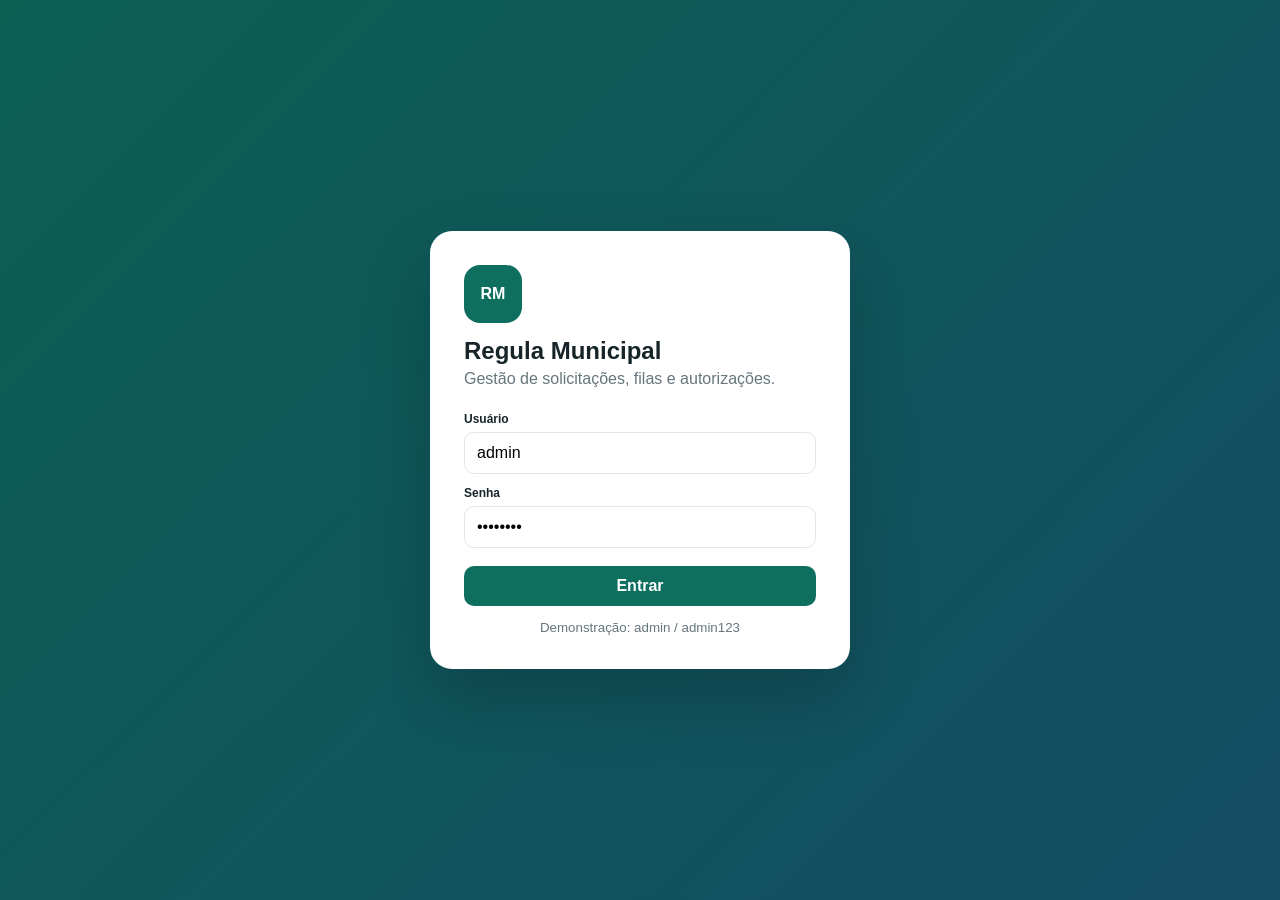
==== regula-municipal/index.html @ 34409f85 "Publica Regula Municipal V1 para testes" ====
<!doctype html>
<html lang="pt-BR">
<head>
<meta charset="utf-8">
<meta name="viewport" content="width=device-width,initial-scale=1">
<meta name="theme-color" content="#0f6f5f">
<title>Regula Municipal</title>
<style>
*{box-sizing:border-box}body{margin:0;font-family:Inter,Segoe UI,Arial,sans-serif;background:#f4f7f8;color:#17252a}button,input,select,textarea{font:inherit}.hidden{display:none!important}.login{min-height:100vh;display:grid;place-items:center;background:linear-gradient(135deg,#0b5f53,#154d64);padding:24px}.login-card{width:min(420px,100%);background:#fff;border-radius:22px;padding:34px;box-shadow:0 30px 70px rgba(0,0,0,.2)}.logo{width:58px;height:58px;border-radius:16px;display:grid;place-items:center;background:#0f6f5f;color:#fff;font-weight:900}.login-card h1{margin:14px 0 5px}.login-card p{color:#66767c;margin:0 0 24px}.login-card label,.field label{display:block;font-size:12px;font-weight:800;margin:12px 0 6px}.login-card input,.field input,.field select,.field textarea,.toolbar input,.toolbar select{width:100%;border:1px solid #dfe7e9;border-radius:10px;padding:11px 12px;background:#fff;outline:none}.login-card input:focus,.field input:focus,.field select:focus,.field textarea:focus,.toolbar input:focus,.toolbar select:focus{border-color:#0f6f5f;box-shadow:0 0 0 3px rgba(15,111,95,.12)}.primary,.ghost,.mini,.nav,.link{border:0;cursor:pointer}.primary{background:#0f6f5f;color:#fff;border-radius:10px;padding:11px 15px;font-weight:800}.primary:hover{background:#09594c}.ghost{background:#edf5f3;color:#0f6f5f;border-radius:10px;padding:11px 15px;font-weight:800}.full{width:100%;margin-top:18px}.login-card small{display:block;text-align:center;color:#66767c;margin-top:14px}.app{display:flex;min-height:100vh}.side{position:fixed;inset:0 auto 0 0;width:260px;background:#102f35;color:#fff;padding:18px 14px;display:flex;flex-direction:column;z-index:20}.brand{display:flex;gap:12px;align-items:center;padding:6px 8px 22px}.brand .logo{width:42px;height:42px;border-radius:12px}.brand strong{display:block}.brand span{display:block;color:#acc2c5;font-size:12px;margin-top:3px}.navs{display:grid;gap:5px}.nav{background:transparent;color:#cbdadb;text-align:left;padding:12px 13px;border-radius:10px;display:flex;gap:10px;align-items:center}.nav.active,.nav:hover{background:#1a4650;color:#fff}.side-foot{margin-top:auto;border-top:1px solid #28505a;padding:16px 8px 4px;display:flex;justify-content:space-between;align-items:center;font-size:13px}.side-foot button{background:transparent;border:0;color:#bad0d3;cursor:pointer}.main{margin-left:260px;width:calc(100% - 260px)}.top{height:82px;background:#fff;border-bottom:1px solid #e1e8ea;display:flex;align-items:center;padding:0 28px;gap:18px;position:sticky;top:0;z-index:10}.top h2{margin:0;font-size:22px}.top p{margin:4px 0 0;color:#66767c;font-size:12px}.top-actions{margin-left:auto;display:flex;gap:9px}.menu{display:none;border:0;background:#eef3f4;border-radius:8px;padding:8px 10px;cursor:pointer}.content{padding:26px}.page{display:none}.page.active{display:block}.stats{display:grid;grid-template-columns:repeat(4,1fr);gap:16px;margin-bottom:18px}.stat,.panel{background:#fff;border:1px solid #edf1f2;border-radius:14px;box-shadow:0 10px 30px rgba(18,53,61,.08)}.stat{padding:20px}.stat span{color:#66767c;font-size:13px}.stat strong{display:block;font-size:31px;margin:7px 0}.stat em{font-style:normal;color:#819095;font-size:12px}.grid2{display:grid;grid-template-columns:1.55fr 1fr;gap:18px}.panel{padding:20px}.panel-head{display:flex;justify-content:space-between;gap:16px;align-items:center;margin-bottom:18px}.panel h3{margin:0 0 4px;font-size:17px}.panel-head p{margin:0;color:#66767c;font-size:12px}.toolbar{display:flex;gap:10px;margin-bottom:14px}.toolbar input{flex:1}.toolbar select{width:220px}.table-wrap{overflow:auto}table{width:100%;border-collapse:collapse;min-width:680px}th,td{text-align:left;padding:11px 9px;border-bottom:1px solid #e1e8ea;font-size:13px}th{font-size:11px;color:#617177;text-transform:uppercase;letter-spacing:.45px}.badge{display:inline-block;padding:5px 8px;border-radius:999px;font-size:11px;font-weight:900}.wait{background:#fff1cd;color:#7b5900}.analysis{background:#e5efff;color:#285da3}.ok{background:#def4e9;color:#126c43}.ret{background:#f2e8ff;color:#694293}.no{background:#ffe2e2;color:#9b2929}.high{background:#ffe0e0;color:#a31f1f}.medium{background:#fff0d6;color:#915a00}.low{background:#e4f4ea;color:#17643f}.mini{border:1px solid #dfe7e9;background:#fff;border-radius:8px;padding:6px 8px;font-size:12px}.row-actions{display:flex;gap:6px}.link{background:transparent;color:#0f6f5f;font-weight:800}.queue{display:grid;gap:12px}.queue-item{display:grid;grid-template-columns:90px 1fr 32px;gap:10px;align-items:center;font-size:13px}.bar{height:9px;background:#e8eeee;border-radius:99px;overflow:hidden}.bar span{display:block;height:100%;background:#0f6f5f}.agenda{display:grid;grid-template-columns:repeat(3,1fr);gap:14px}.agenda-card{border:1px solid #e1e8ea;border-radius:12px;padding:16px}.agenda-card strong,.agenda-card span{display:block}.agenda-card span{color:#66767c;font-size:12px;margin:4px 0}.notice{padding:14px;border-radius:10px;background:#eef6f4;color:#355a52;line-height:1.55}.modal{position:fixed;inset:0;background:rgba(8,22,26,.58);display:grid;place-items:center;padding:20px;z-index:50}.modal-card{width:min(680px,100%);max-height:90vh;overflow:auto;background:#fff;border-radius:16px;padding:20px}.modal-head{display:flex;justify-content:space-between;align-items:center;margin-bottom:12px}.modal-head h3{margin:0}.modal-head button{border:0;background:#f0f4f5;width:34px;height:34px;border-radius:8px;cursor:pointer;font-size:20px}.form-grid{display:grid;grid-template-columns:1fr 1fr;gap:12px}.field.full{grid-column:1/-1}.field textarea{min-height:90px;resize:vertical}.modal-actions{display:flex;justify-content:flex-end;gap:8px;margin-top:18px}.toast{position:fixed;right:20px;bottom:20px;background:#18393e;color:#fff;padding:12px 16px;border-radius:10px;z-index:70;opacity:0;transform:translateY(10px);transition:.2s;pointer-events:none}.toast.show{opacity:1;transform:translateY(0)}
@media(max-width:1000px){.stats{grid-template-columns:repeat(2,1fr)}.grid2{grid-template-columns:1fr}.agenda{grid-template-columns:repeat(2,1fr)}}
@media(max-width:760px){.side{transform:translateX(-100%);transition:.2s}.side.open{transform:translateX(0)}.main{margin-left:0;width:100%}.menu{display:block}.top{padding:0 14px}.content{padding:14px}.top-actions .ghost{display:none}.toolbar{flex-direction:column}.toolbar select{width:100%}.form-grid{grid-template-columns:1fr}.field.full{grid-column:auto}.agenda{grid-template-columns:1fr}}
@media(max-width:460px){.stats{grid-template-columns:1fr}}
</style>
</head>
<body>
<div id="toast" class="toast"></div>
<section id="login" class="login">
  <div class="login-card">
    <div class="logo">RM</div>
    <h1>Regula Municipal</h1>
    <p>Gestão de solicitações, filas e autorizações.</p>
    <label>Usuário</label><input id="user" value="admin" autocomplete="username">
    <label>Senha</label><input id="pass" value="admin123" type="password" autocomplete="current-password">
    <button id="enter" class="primary full">Entrar</button>
    <small>Demonstração: admin / admin123</small>
  </div>
</section>
<div id="app" class="app hidden">
  <aside class="side" id="side">
    <div class="brand"><div class="logo">RM</div><div><strong id="brandName">Regula Municipal</strong><span>Central de Regulação</span></div></div>
    <div class="navs">
      <button class="nav active" data-page="dashboard">▦ Painel</button>
      <button class="nav" data-page="pacientes">♙ Pacientes</button>
      <button class="nav" data-page="solicitacoes">▤ Solicitações</button>
      <button class="nav" data-page="fila">☷ Fila de espera</button>
      <button class="nav" data-page="agenda">◫ Agenda</button>
      <button class="nav" data-page="autorizacoes">✓ Autorizações</button>
      <button class="nav" data-page="relatorios">◩ Relatórios</button>
      <button class="nav" data-page="configuracoes">⚙ Configurações</button>
    </div>
    <div class="side-foot"><span>Administrador</span><button id="logout">Sair</button></div>
  </aside>
  <main class="main">
    <header class="top"><button class="menu" id="menu">☰</button><div><h2 id="title">Painel</h2><p id="today"></p></div><div class="top-actions"><button class="ghost" id="quickPatient">+ Paciente</button><button class="primary" id="quickRequest">+ Solicitação</button></div></header>
    <div class="content">
      <section class="page active" id="page-dashboard">
        <div class="stats"><article class="stat"><span>Solicitações abertas</span><strong id="sOpen">0</strong><em>aguardando análise</em></article><article class="stat"><span>Fila de espera</span><strong id="sQueue">0</strong><em>pacientes aguardando</em></article><article class="stat"><span>Autorizadas</span><strong id="sAuth">0</strong><em>procedimentos liberados</em></article><article class="stat"><span>Prioridade alta</span><strong id="sHigh">0</strong><em>requer atenção</em></article></div>
        <div class="grid2"><article class="panel"><div class="panel-head"><div><h3>Solicitações recentes</h3><p>Últimos registros enviados à regulação</p></div><button class="link" data-go="solicitacoes">Ver todas</button></div><div class="table-wrap"><table><thead><tr><th>Protocolo</th><th>Paciente</th><th>Procedimento</th><th>Status</th></tr></thead><tbody id="recent"></tbody></table></div></article><article class="panel"><div class="panel-head"><div><h3>Resumo da fila</h3><p>Distribuição por prioridade</p></div></div><div class="queue" id="queueSummary"></div></article></div>
      </section>
      <section class="page" id="page-pacientes"><article class="panel"><div class="panel-head"><div><h3>Pacientes</h3><p>Cadastro municipal</p></div><button class="primary" id="newPatient">+ Novo paciente</button></div><div class="toolbar"><input id="patientSearch" placeholder="Buscar por nome, CPF ou CNS..."></div><div class="table-wrap"><table><thead><tr><th>Nome</th><th>CPF</th><th>CNS</th><th>Nascimento</th><th>Telefone</th><th></th></tr></thead><tbody id="patients"></tbody></table></div></article></section>
      <section class="page" id="page-solicitacoes"><article class="panel"><div class="panel-head"><div><h3>Solicitações</h3><p>Consultas, exames e procedimentos</p></div><button class="primary" id="newRequest">+ Nova solicitação</button></div><div class="toolbar"><input id="requestSearch" placeholder="Buscar protocolo, paciente ou procedimento..."><select id="statusFilter"><option value="">Todos os status</option><option>Aguardando</option><option>Em análise</option><option>Autorizada</option><option>Devolvida</option><option>Negada</option></select></div><div class="table-wrap"><table><thead><tr><th>Protocolo</th><th>Paciente</th><th>Procedimento</th><th>Prioridade</th><th>Data</th><th>Status</th><th></th></tr></thead><tbody id="requests"></tbody></table></div></article></section>
      <section class="page" id="page-fila"><article class="panel"><div class="panel-head"><div><h3>Fila de espera</h3><p>Ordenada por prioridade e data</p></div></div><div class="table-wrap"><table><thead><tr><th>Posição</th><th>Paciente</th><th>Procedimento</th><th>Prioridade</th><th>Aguardando</th><th>Status</th></tr></thead><tbody id="queueTable"></tbody></table></div></article></section>
      <section class="page" id="page-agenda"><article class="panel"><div class="panel-head"><div><h3>Agenda regulada</h3><p>Procedimentos autorizados</p></div></div><div class="agenda" id="agenda"></div></article></section>
      <section class="page" id="page-autorizacoes"><article class="panel"><div class="panel-head"><div><h3>Autorizações</h3><p>Análise do regulador</p></div></div><div class="table-wrap"><table><thead><tr><th>Protocolo</th><th>Paciente</th><th>Procedimento</th><th>Prioridade</th><th>Status</th><th>Ações</th></tr></thead><tbody id="authTable"></tbody></table></div></article></section>
      <section class="page" id="page-relatorios"><div class="stats"><article class="stat"><span>Total de pacientes</span><strong id="rPatients">0</strong><em>cadastrados</em></article><article class="stat"><span>Total de solicitações</span><strong id="rRequests">0</strong><em>registradas</em></article><article class="stat"><span>Autorizadas</span><strong id="rApproved">0</strong><em>concluídas</em></article><article class="stat"><span>Taxa de autorização</span><strong id="rRate">0%</strong><em>do total</em></article></div><article class="panel"><div class="panel-head"><div><h3>Backup</h3><p>Exporte os dados desta demonstração.</p></div></div><button class="primary" id="export">Exportar JSON</button></article></section>
      <section class="page" id="page-configuracoes"><div class="grid2"><article class="panel"><div class="panel-head"><div><h3>Identificação</h3><p>Dados exibidos no sistema</p></div></div><div class="field"><label>Nome do sistema</label><input id="cfgName"></div><div class="field"><label>Órgão</label><input id="cfgOrg"></div><button class="primary" id="saveCfg" style="margin-top:14px">Salvar</button></article><article class="panel"><div class="panel-head"><div><h3>Versão</h3><p>Publicação de teste</p></div></div><div class="notice">Esta versão salva os dados apenas neste navegador. Para uso real com pacientes, a próxima etapa é conectar autenticação, banco Supabase, auditoria e regras de acesso.</div></article></div></section>
    </div>
  </main>
</div>
<div id="modal" class="modal hidden"><div class="modal-card"><div class="modal-head"><h3 id="modalTitle"></h3><button id="closeModal">×</button></div><form id="modalForm"></form></div></div>
<script>
const $=s=>document.querySelector(s), $$=s=>[...document.querySelectorAll(s)], KEY='regula_municipal_web_v1';
const seed={patients:[{id:1,name:'Maria de Sousa Lima',cpf:'123.456.789-00',cns:'898 0000 0000 001',birth:'1969-03-18',phone:'(98) 99999-1001'},{id:2,name:'João Pedro Almeida',cpf:'987.654.321-00',cns:'898 0000 0000 002',birth:'1983-11-02',phone:'(98) 98888-1002'},{id:3,name:'Ana Clara Ferreira',cpf:'456.789.123-00',cns:'898 0000 0000 003',birth:'1998-07-25',phone:'(98) 97777-1003'}],requests:[{id:1,protocol:'REG-2026-0001',patientId:1,procedure:'Consulta em Cardiologia',priority:'Alta',date:'2026-09-09',status:'Em análise',notes:'Hipertensão de difícil controle.'},{id:2,protocol:'REG-2026-0002',patientId:2,procedure:'Ressonância Magnética',priority:'Média',date:'2026-09-10',status:'Aguardando',notes:'Avaliação ortopédica.'},{id:3,protocol:'REG-2026-0003',patientId:3,procedure:'Consulta em Oftalmologia',priority:'Baixa',date:'2026-09-11',status:'Autorizada',notes:'Revisão anual.',scheduled:'2026-09-18T09:00'}],config:{name:'Regula Municipal',org:'Secretaria Municipal de Saúde'}};
let db;try{db=JSON.parse(localStorage.getItem(KEY))||structuredClone(seed)}catch(e){db=structuredClone(seed)}
const save=()=>{localStorage.setItem(KEY,JSON.stringify(db));renderAll()}, pby=id=>db.patients.find(p=>p.id===Number(id)), fmt=d=>d?new Date(d+'T12:00:00').toLocaleDateString('pt-BR'):'-';
function toast(m){let t=$('#toast');t.textContent=m;t.classList.add('show');setTimeout(()=>t.classList.remove('show'),2200)}
function bs(s){let c={'Aguardando':'wait','Em análise':'analysis','Autorizada':'ok','Devolvida':'ret','Negada':'no'}[s]||'wait';return `<span class="badge ${c}">${s}</span>`}function bp(p){let c={'Alta':'high','Média':'medium','Baixa':'low'}[p]||'low';return `<span class="badge ${c}">${p}</span>`}
const titles={dashboard:'Painel',pacientes:'Pacientes',solicitacoes:'Solicitações',fila:'Fila de espera',agenda:'Agenda regulada',autorizacoes:'Autorizações',relatorios:'Relatórios',configuracoes:'Configurações'};
function showApp(){$('#login').classList.add('hidden');$('#app').classList.remove('hidden');$('#today').textContent=new Date().toLocaleDateString('pt-BR',{weekday:'long',day:'2-digit',month:'long',year:'numeric'});renderAll()}
$('#enter').onclick=()=>{if($('#user').value.trim()==='admin'&&$('#pass').value==='admin123'){sessionStorage.setItem('rm_auth','1');showApp()}else toast('Usuário ou senha inválidos.')};$('#pass').onkeydown=e=>{if(e.key==='Enter')$('#enter').click()};if(sessionStorage.getItem('rm_auth')==='1')showApp();$('#logout').onclick=()=>{sessionStorage.removeItem('rm_auth');location.reload()};
function go(x){$$('.page').forEach(p=>p.classList.remove('active'));$('#page-'+x).classList.add('active');$$('.nav').forEach(b=>b.classList.toggle('active',b.dataset.page===x));$('#title').textContent=titles[x];$('#side').classList.remove('open');renderAll()}$$('.nav').forEach(b=>b.onclick=()=>go(b.dataset.page));$$('[data-go]').forEach(b=>b.onclick=()=>go(b.dataset.go));$('#menu').onclick=()=>$('#side').classList.toggle('open');
function renderDashboard(){let open=db.requests.filter(r=>['Aguardando','Em análise'].includes(r.status)),auth=db.requests.filter(r=>r.status==='Autorizada');$('#sOpen').textContent=open.length;$('#sQueue').textContent=open.length;$('#sAuth').textContent=auth.length;$('#sHigh').textContent=open.filter(r=>r.priority==='Alta').length;$('#recent').innerHTML=[...db.requests].sort((a,b)=>b.id-a.id).slice(0,6).map(r=>`<tr><td>${r.protocol}</td><td>${pby(r.patientId)?.name||'-'}</td><td>${r.procedure}</td><td>${bs(r.status)}</td></tr>`).join('')||'<tr><td colspan="4">Nenhuma solicitação.</td></tr>';let total=Math.max(1,open.length);$('#queueSummary').innerHTML=['Alta','Média','Baixa'].map(p=>{let n=open.filter(r=>r.priority===p).length;return `<div class="queue-item"><strong>${p}</strong><div class="bar"><span style="width:${n/total*100}%"></span></div><b>${n}</b></div>`}).join('')}
function renderPatients(){let q=($('#patientSearch')?.value||'').toLowerCase();let rows=db.patients.filter(p=>[p.name,p.cpf,p.cns].some(v=>v.toLowerCase().includes(q)));$('#patients').innerHTML=rows.map(p=>`<tr><td><strong>${p.name}</strong></td><td>${p.cpf}</td><td>${p.cns}</td><td>${fmt(p.birth)}</td><td>${p.phone}</td><td><button class="mini" onclick="newRequest(${p.id})">Solicitar</button></td></tr>`).join('')||'<tr><td colspan="6">Nenhum paciente.</td></tr>'}
function renderRequests(){let q=($('#requestSearch')?.value||'').toLowerCase(),f=$('#statusFilter')?.value||'';let rows=db.requests.filter(r=>{let p=pby(r.patientId);return(!f||r.status===f)&&[r.protocol,r.procedure,p?.name||''].some(v=>v.toLowerCase().includes(q))}).sort((a,b)=>b.id-a.id);$('#requests').innerHTML=rows.map(r=>`<tr><td>${r.protocol}</td><td>${pby(r.patientId)?.name||'-'}</td><td>${r.procedure}</td><td>${bp(r.priority)}</td><td>${fmt(r.date)}</td><td>${bs(r.status)}</td><td><button class="mini" onclick="viewRequest(${r.id})">Abrir</button></td></tr>`).join('')||'<tr><td colspan="7">Nenhuma solicitação.</td></tr>'}
function renderQueue(){let rank={Alta:1,Média:2,Baixa:3};let rows=db.requests.filter(r=>['Aguardando','Em análise'].includes(r.status)).sort((a,b)=>rank[a.priority]-rank[b.priority]||new Date(a.date)-new Date(b.date));$('#queueTable').innerHTML=rows.map((r,i)=>{let days=Math.max(0,Math.floor((new Date()-new Date(r.date+'T12:00:00'))/86400000));return `<tr><td><strong>#${i+1}</strong></td><td>${pby(r.patientId)?.name||'-'}</td><td>${r.procedure}</td><td>${bp(r.priority)}</td><td>${days} dia(s)</td><td>${bs(r.status)}</td></tr>`}).join('')||'<tr><td colspan="6">Fila vazia.</td></tr>'}
function renderAgenda(){let rows=db.requests.filter(r=>r.status==='Autorizada');$('#agenda').innerHTML=rows.map(r=>`<article class="agenda-card"><strong>${r.procedure}</strong><span>Paciente: ${pby(r.patientId)?.name||'-'}</span><span>Protocolo: ${r.protocol}</span><span>Agendamento: ${r.scheduled?new Date(r.scheduled).toLocaleString('pt-BR'):'a definir'}</span>${bp(r.priority)}</article>`).join('')||'<p>Nenhum procedimento autorizado.</p>'}
function renderAuth(){let rows=db.requests.filter(r=>['Aguardando','Em análise'].includes(r.status));$('#authTable').innerHTML=rows.map(r=>`<tr><td>${r.protocol}</td><td>${pby(r.patientId)?.name||'-'}</td><td>${r.procedure}</td><td>${bp(r.priority)}</td><td>${bs(r.status)}</td><td class="row-actions"><button class="mini" onclick="setStatus(${r.id},'Autorizada')">Autorizar</button><button class="mini" onclick="setStatus(${r.id},'Devolvida')">Devolver</button><button class="mini" onclick="setStatus(${r.id},'Negada')">Negar</button></td></tr>`).join('')||'<tr><td colspan="6">Nenhuma pendência.</td></tr>'}
function renderReports(){let ok=db.requests.filter(r=>r.status==='Autorizada').length;$('#rPatients').textContent=db.patients.length;$('#rRequests').textContent=db.requests.length;$('#rApproved').textContent=ok;$('#rRate').textContent=db.requests.length?Math.round(ok/db.requests.length*100)+'%':'0%'}function renderCfg(){$('#cfgName').value=db.config.name;$('#cfgOrg').value=db.config.org;$('#brandName').textContent=db.config.name}function renderAll(){renderDashboard();renderPatients();renderRequests();renderQueue();renderAgenda();renderAuth();renderReports();renderCfg()}
$('#patientSearch').oninput=renderPatients;$('#requestSearch').oninput=renderRequests;$('#statusFilter').onchange=renderRequests;$('#saveCfg').onclick=()=>{db.config.name=$('#cfgName').value.trim()||'Regula Municipal';db.config.org=$('#cfgOrg').value.trim()||'Secretaria Municipal de Saúde';save();toast('Configurações salvas.')};$('#export').onclick=()=>{let a=document.createElement('a');a.href=URL.createObjectURL(new Blob([JSON.stringify(db,null,2)],{type:'application/json'}));a.download='regula-municipal-backup.json';a.click()};
function openModal(title,html,onSubmit){$('#modalTitle').textContent=title;$('#modalForm').innerHTML=html;$('#modal').classList.remove('hidden');$('#modalForm').onsubmit=e=>{e.preventDefault();onSubmit(new FormData(e.target))}}function closeModal(){$('#modal').classList.add('hidden')}$('#closeModal').onclick=closeModal;$('#modal').onclick=e=>{if(e.target.id==='modal')closeModal()};
function newPatient(){openModal('Novo paciente',`<div class="form-grid"><div class="field full"><label>Nome completo</label><input name="name" required></div><div class="field"><label>CPF</label><input name="cpf" required></div><div class="field"><label>CNS</label><input name="cns" required></div><div class="field"><label>Data de nascimento</label><input name="birth" type="date" required></div><div class="field"><label>Telefone</label><input name="phone"></div></div><div class="modal-actions"><button type="button" class="ghost" onclick="closeModal()">Cancelar</button><button class="primary">Salvar paciente</button></div>`,fd=>{db.patients.push({id:Date.now(),name:fd.get('name'),cpf:fd.get('cpf'),cns:fd.get('cns'),birth:fd.get('birth'),phone:fd.get('phone')});save();closeModal();toast('Paciente cadastrado.')})}
function newRequest(patientId=''){if(!db.patients.length){toast('Cadastre um paciente primeiro.');return}let opts=db.patients.map(p=>`<option value="${p.id}" ${Number(patientId)===p.id?'selected':''}>${p.name}</option>`).join('');openModal('Nova solicitação',`<div class="form-grid"><div class="field full"><label>Paciente</label><select name="patientId" required>${opts}</select></div><div class="field full"><label>Procedimento / especialidade</label><input name="procedure" placeholder="Ex.: Consulta em Neurologia" required></div><div class="field"><label>Prioridade</label><select name="priority"><option>Baixa</option><option selected>Média</option><option>Alta</option></select></div><div class="field"><label>Data</label><input name="date" type="date" value="${new Date().toISOString().slice(0,10)}" required></div><div class="field full"><label>Justificativa clínica</label><textarea name="notes" required></textarea></div></div><div class="modal-actions"><button type="button" class="ghost" onclick="closeModal()">Cancelar</button><button class="primary">Registrar solicitação</button></div>`,fd=>{let next=db.requests.reduce((m,r)=>Math.max(m,r.id),0)+1;db.requests.push({id:next,protocol:`REG-${new Date().getFullYear()}-${String(next).padStart(4,'0')}`,patientId:Number(fd.get('patientId')),procedure:fd.get('procedure'),priority:fd.get('priority'),date:fd.get('date'),status:'Aguardando',notes:fd.get('notes')});save();closeModal();toast('Solicitação registrada.');go('solicitacoes')})}
function viewRequest(id){let r=db.requests.find(x=>x.id===id),p=pby(r.patientId);openModal('Detalhes da solicitação',`<div class="notice"><strong>${r.protocol}</strong><br>${p?.name||'-'} — ${r.procedure}</div><p><strong>Prioridade:</strong> ${r.priority}</p><p><strong>Status:</strong> ${r.status}</p><p><strong>Data:</strong> ${fmt(r.date)}</p><p><strong>Justificativa:</strong><br>${r.notes||'-'}</p><div class="modal-actions"><button type="button" class="ghost" onclick="closeModal()">Fechar</button></div>`,()=>{})}function setStatus(id,status){let r=db.requests.find(x=>x.id===id);if(!r)return;r.status=status;if(status==='Autorizada'&&!r.scheduled){let d=new Date();d.setDate(d.getDate()+7);r.scheduled=d.toISOString().slice(0,16)}save();toast('Solicitação '+status.toLowerCase()+'.')}
window.newRequest=newRequest;window.newPatient=newPatient;window.viewRequest=viewRequest;window.setStatus=setStatus;window.closeModal=closeModal;$('#newPatient').onclick=newPatient;$('#quickPatient').onclick=newPatient;$('#newRequest').onclick=()=>newRequest();$('#quickRequest').onclick=()=>newRequest();
</script>
</body>
</html>
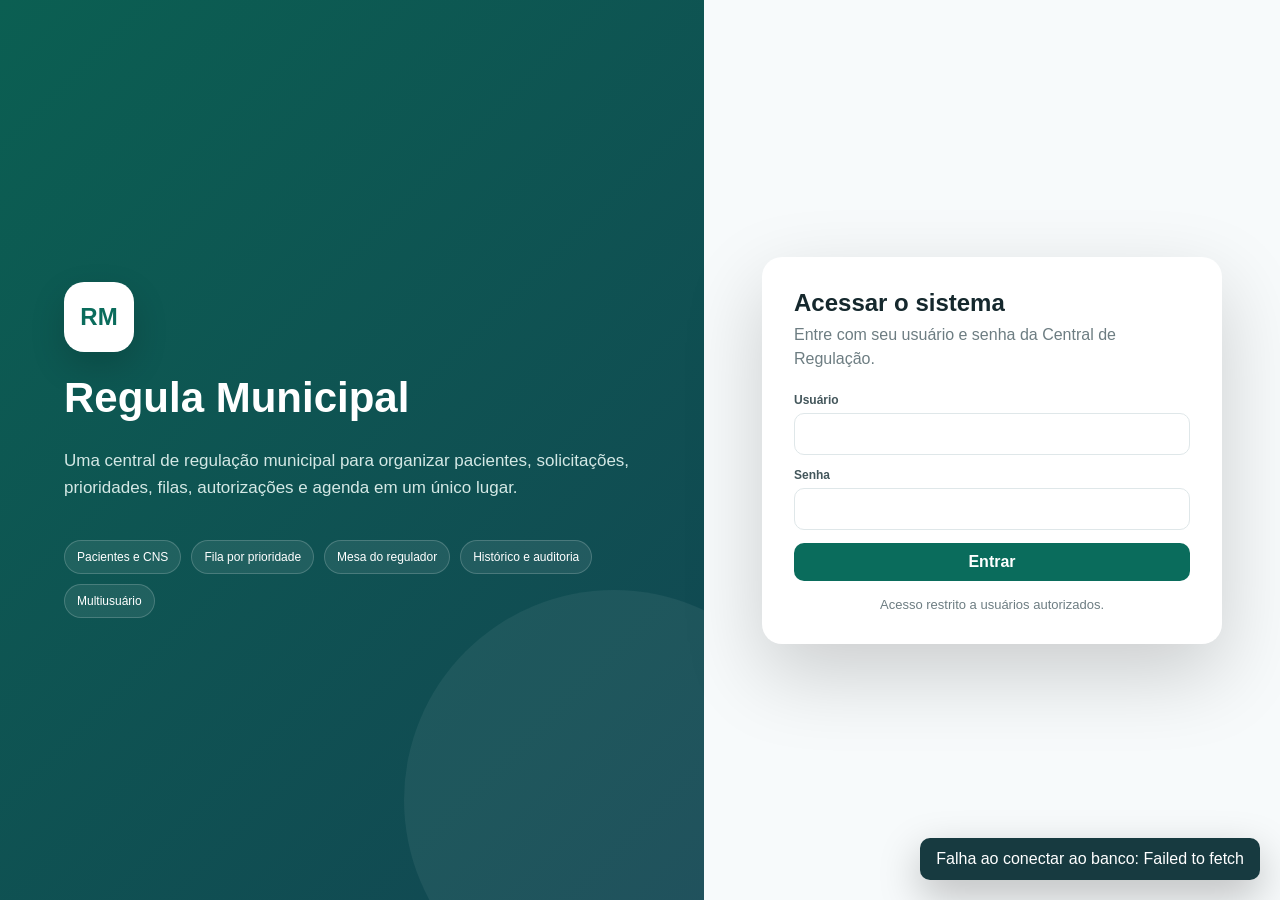
==== commit 9b6d985a: "Publica Regula Municipal V2 conectado ao Supabase" ====
--- a/regula-municipal/index.html
+++ b/regula-municipal/index.html
@@ -1,87 +1,107 @@
 <!doctype html>
 <html lang="pt-BR">
 <head>
-<meta charset="utf-8">
-<meta name="viewport" content="width=device-width,initial-scale=1">
-<meta name="theme-color" content="#0f6f5f">
-<title>Regula Municipal</title>
-<style>
-*{box-sizing:border-box}body{margin:0;font-family:Inter,Segoe UI,Arial,sans-serif;background:#f4f7f8;color:#17252a}button,input,select,textarea{font:inherit}.hidden{display:none!important}.login{min-height:100vh;display:grid;place-items:center;background:linear-gradient(135deg,#0b5f53,#154d64);padding:24px}.login-card{width:min(420px,100%);background:#fff;border-radius:22px;padding:34px;box-shadow:0 30px 70px rgba(0,0,0,.2)}.logo{width:58px;height:58px;border-radius:16px;display:grid;place-items:center;background:#0f6f5f;color:#fff;font-weight:900}.login-card h1{margin:14px 0 5px}.login-card p{color:#66767c;margin:0 0 24px}.login-card label,.field label{display:block;font-size:12px;font-weight:800;margin:12px 0 6px}.login-card input,.field input,.field select,.field textarea,.toolbar input,.toolbar select{width:100%;border:1px solid #dfe7e9;border-radius:10px;padding:11px 12px;background:#fff;outline:none}.login-card input:focus,.field input:focus,.field select:focus,.field textarea:focus,.toolbar input:focus,.toolbar select:focus{border-color:#0f6f5f;box-shadow:0 0 0 3px rgba(15,111,95,.12)}.primary,.ghost,.mini,.nav,.link{border:0;cursor:pointer}.primary{background:#0f6f5f;color:#fff;border-radius:10px;padding:11px 15px;font-weight:800}.primary:hover{background:#09594c}.ghost{background:#edf5f3;color:#0f6f5f;border-radius:10px;padding:11px 15px;font-weight:800}.full{width:100%;margin-top:18px}.login-card small{display:block;text-align:center;color:#66767c;margin-top:14px}.app{display:flex;min-height:100vh}.side{position:fixed;inset:0 auto 0 0;width:260px;background:#102f35;color:#fff;padding:18px 14px;display:flex;flex-direction:column;z-index:20}.brand{display:flex;gap:12px;align-items:center;padding:6px 8px 22px}.brand .logo{width:42px;height:42px;border-radius:12px}.brand strong{display:block}.brand span{display:block;color:#acc2c5;font-size:12px;margin-top:3px}.navs{display:grid;gap:5px}.nav{background:transparent;color:#cbdadb;text-align:left;padding:12px 13px;border-radius:10px;display:flex;gap:10px;align-items:center}.nav.active,.nav:hover{background:#1a4650;color:#fff}.side-foot{margin-top:auto;border-top:1px solid #28505a;padding:16px 8px 4px;display:flex;justify-content:space-between;align-items:center;font-size:13px}.side-foot button{background:transparent;border:0;color:#bad0d3;cursor:pointer}.main{margin-left:260px;width:calc(100% - 260px)}.top{height:82px;background:#fff;border-bottom:1px solid #e1e8ea;display:flex;align-items:center;padding:0 28px;gap:18px;position:sticky;top:0;z-index:10}.top h2{margin:0;font-size:22px}.top p{margin:4px 0 0;color:#66767c;font-size:12px}.top-actions{margin-left:auto;display:flex;gap:9px}.menu{display:none;border:0;background:#eef3f4;border-radius:8px;padding:8px 10px;cursor:pointer}.content{padding:26px}.page{display:none}.page.active{display:block}.stats{display:grid;grid-template-columns:repeat(4,1fr);gap:16px;margin-bottom:18px}.stat,.panel{background:#fff;border:1px solid #edf1f2;border-radius:14px;box-shadow:0 10px 30px rgba(18,53,61,.08)}.stat{padding:20px}.stat span{color:#66767c;font-size:13px}.stat strong{display:block;font-size:31px;margin:7px 0}.stat em{font-style:normal;color:#819095;font-size:12px}.grid2{display:grid;grid-template-columns:1.55fr 1fr;gap:18px}.panel{padding:20px}.panel-head{display:flex;justify-content:space-between;gap:16px;align-items:center;margin-bottom:18px}.panel h3{margin:0 0 4px;font-size:17px}.panel-head p{margin:0;color:#66767c;font-size:12px}.toolbar{display:flex;gap:10px;margin-bottom:14px}.toolbar input{flex:1}.toolbar select{width:220px}.table-wrap{overflow:auto}table{width:100%;border-collapse:collapse;min-width:680px}th,td{text-align:left;padding:11px 9px;border-bottom:1px solid #e1e8ea;font-size:13px}th{font-size:11px;color:#617177;text-transform:uppercase;letter-spacing:.45px}.badge{display:inline-block;padding:5px 8px;border-radius:999px;font-size:11px;font-weight:900}.wait{background:#fff1cd;color:#7b5900}.analysis{background:#e5efff;color:#285da3}.ok{background:#def4e9;color:#126c43}.ret{background:#f2e8ff;color:#694293}.no{background:#ffe2e2;color:#9b2929}.high{background:#ffe0e0;color:#a31f1f}.medium{background:#fff0d6;color:#915a00}.low{background:#e4f4ea;color:#17643f}.mini{border:1px solid #dfe7e9;background:#fff;border-radius:8px;padding:6px 8px;font-size:12px}.row-actions{display:flex;gap:6px}.link{background:transparent;color:#0f6f5f;font-weight:800}.queue{display:grid;gap:12px}.queue-item{display:grid;grid-template-columns:90px 1fr 32px;gap:10px;align-items:center;font-size:13px}.bar{height:9px;background:#e8eeee;border-radius:99px;overflow:hidden}.bar span{display:block;height:100%;background:#0f6f5f}.agenda{display:grid;grid-template-columns:repeat(3,1fr);gap:14px}.agenda-card{border:1px solid #e1e8ea;border-radius:12px;padding:16px}.agenda-card strong,.agenda-card span{display:block}.agenda-card span{color:#66767c;font-size:12px;margin:4px 0}.notice{padding:14px;border-radius:10px;background:#eef6f4;color:#355a52;line-height:1.55}.modal{position:fixed;inset:0;background:rgba(8,22,26,.58);display:grid;place-items:center;padding:20px;z-index:50}.modal-card{width:min(680px,100%);max-height:90vh;overflow:auto;background:#fff;border-radius:16px;padding:20px}.modal-head{display:flex;justify-content:space-between;align-items:center;margin-bottom:12px}.modal-head h3{margin:0}.modal-head button{border:0;background:#f0f4f5;width:34px;height:34px;border-radius:8px;cursor:pointer;font-size:20px}.form-grid{display:grid;grid-template-columns:1fr 1fr;gap:12px}.field.full{grid-column:1/-1}.field textarea{min-height:90px;resize:vertical}.modal-actions{display:flex;justify-content:flex-end;gap:8px;margin-top:18px}.toast{position:fixed;right:20px;bottom:20px;background:#18393e;color:#fff;padding:12px 16px;border-radius:10px;z-index:70;opacity:0;transform:translateY(10px);transition:.2s;pointer-events:none}.toast.show{opacity:1;transform:translateY(0)}
-@media(max-width:1000px){.stats{grid-template-columns:repeat(2,1fr)}.grid2{grid-template-columns:1fr}.agenda{grid-template-columns:repeat(2,1fr)}}
-@media(max-width:760px){.side{transform:translateX(-100%);transition:.2s}.side.open{transform:translateX(0)}.main{margin-left:0;width:100%}.menu{display:block}.top{padding:0 14px}.content{padding:14px}.top-actions .ghost{display:none}.toolbar{flex-direction:column}.toolbar select{width:100%}.form-grid{grid-template-columns:1fr}.field.full{grid-column:auto}.agenda{grid-template-columns:1fr}}
-@media(max-width:460px){.stats{grid-template-columns:1fr}}
-</style>
+  <meta charset="utf-8">
+  <meta name="viewport" content="width=device-width,initial-scale=1">
+  <meta name="theme-color" content="#0a6c5c">
+  <meta name="description" content="Regula Municipal — gestão de pacientes, solicitações, fila e autorizações da regulação municipal.">
+  <title>Regula Municipal V2</title>
+  <link rel="stylesheet" href="v2.css?v=2.0.0">
 </head>
 <body>
-<div id="toast" class="toast"></div>
-<section id="login" class="login">
-  <div class="login-card">
-    <div class="logo">RM</div>
-    <h1>Regula Municipal</h1>
-    <p>Gestão de solicitações, filas e autorizações.</p>
-    <label>Usuário</label><input id="user" value="admin" autocomplete="username">
-    <label>Senha</label><input id="pass" value="admin123" type="password" autocomplete="current-password">
-    <button id="enter" class="primary full">Entrar</button>
-    <small>Demonstração: admin / admin123</small>
+  <div id="loading" class="loading hidden"><div class="spinner" aria-label="Carregando"></div></div>
+  <div id="toast" class="toast"></div>
+
+  <section id="authPage" class="auth-page">
+    <div class="auth-hero">
+      <div class="auth-logo">RM</div>
+      <h1>Regula Municipal</h1>
+      <p>Uma central de regulação municipal para organizar pacientes, solicitações, prioridades, filas, autorizações e agenda em um único lugar.</p>
+      <div class="feature-row">
+        <span class="feature-chip">Pacientes e CNS</span>
+        <span class="feature-chip">Fila por prioridade</span>
+        <span class="feature-chip">Mesa do regulador</span>
+        <span class="feature-chip">Histórico e auditoria</span>
+        <span class="feature-chip">Multiusuário</span>
+      </div>
+    </div>
+    <div class="auth-side">
+      <div id="loginBox" class="auth-card">
+        <h2>Acessar o sistema</h2>
+        <p>Entre com seu usuário e senha da Central de Regulação.</p>
+        <form id="loginForm">
+          <div class="field"><label>Usuário</label><input id="loginUser" autocomplete="username" required></div>
+          <div class="field"><label>Senha</label><input id="loginPass" type="password" autocomplete="current-password" required></div>
+          <button class="primary full" type="submit">Entrar</button>
+        </form>
+        <div class="auth-switch">Acesso restrito a usuários autorizados.</div>
+      </div>
+
+      <div id="setupBox" class="auth-card hidden">
+        <h2>Primeiro acesso</h2>
+        <p>Crie o administrador inicial do Regula Municipal.</p>
+        <form id="setupForm">
+          <div class="field"><label>Nome completo</label><input id="setupName" required></div>
+          <div class="field"><label>Usuário</label><input id="setupUser" minlength="3" required></div>
+          <div class="field"><label>Senha</label><input id="setupPass" type="password" minlength="8" required></div>
+          <div class="field"><label>Confirmar senha</label><input id="setupPass2" type="password" minlength="8" required></div>
+          <button class="primary full" type="submit">Criar administrador</button>
+        </form>
+      </div>
+    </div>
+  </section>
+
+  <div id="app" class="app hidden">
+    <aside class="sidebar">
+      <div class="brand">
+        <div class="brand-mark">RM</div>
+        <div><strong>Regula Municipal</strong><small>Central de Regulação</small></div>
+      </div>
+      <nav class="nav">
+        <button class="active" data-page="dashboard">▦ <span>Painel</span></button>
+        <button data-page="patients">♙ <span>Pacientes</span></button>
+        <button data-page="requests">▤ <span>Solicitações</span></button>
+        <button data-page="queue">☷ <span>Fila de espera</span></button>
+        <button data-page="regulation" data-regulate>✓ <span>Regulação</span></button>
+        <button data-page="agenda">◫ <span>Agenda</span></button>
+        <div class="sep"></div>
+        <button data-page="users" data-admin>♚ <span>Usuários</span></button>
+        <button data-page="reports">◩ <span>Relatórios</span></button>
+        <button data-page="account">⚙ <span>Minha conta</span></button>
+      </nav>
+      <div class="userbox">
+        <strong id="sideUser">Usuário</strong>
+        <small id="sideRole">Perfil</small>
+        <button id="logoutBtn">Sair do sistema</button>
+      </div>
+    </aside>
+
+    <main class="main">
+      <header class="topbar">
+        <button id="menuBtn" class="menu-btn">☰</button>
+        <div>
+          <h2 id="pageTitle">Painel</h2>
+          <p id="pageSubtitle"></p>
+        </div>
+        <div class="top-actions">
+          <button class="secondary" data-action="newPatient" data-write>+ Paciente</button>
+          <button class="primary" data-action="newRequest" data-write>+ Solicitação</button>
+        </div>
+      </header>
+      <section id="content" class="content"></section>
+    </main>
   </div>
-</section>
-<div id="app" class="app hidden">
-  <aside class="side" id="side">
-    <div class="brand"><div class="logo">RM</div><div><strong id="brandName">Regula Municipal</strong><span>Central de Regulação</span></div></div>
-    <div class="navs">
-      <button class="nav active" data-page="dashboard">▦ Painel</button>
-      <button class="nav" data-page="pacientes">♙ Pacientes</button>
-      <button class="nav" data-page="solicitacoes">▤ Solicitações</button>
-      <button class="nav" data-page="fila">☷ Fila de espera</button>
-      <button class="nav" data-page="agenda">◫ Agenda</button>
-      <button class="nav" data-page="autorizacoes">✓ Autorizações</button>
-      <button class="nav" data-page="relatorios">◩ Relatórios</button>
-      <button class="nav" data-page="configuracoes">⚙ Configurações</button>
+
+  <div id="modal" class="modal hidden">
+    <div class="modal-card">
+      <div class="modal-head">
+        <h3 id="modalTitle">Registro</h3>
+        <button id="modalClose" aria-label="Fechar">×</button>
+      </div>
+      <div id="modalBody"></div>
     </div>
-    <div class="side-foot"><span>Administrador</span><button id="logout">Sair</button></div>
-  </aside>
-  <main class="main">
-    <header class="top"><button class="menu" id="menu">☰</button><div><h2 id="title">Painel</h2><p id="today"></p></div><div class="top-actions"><button class="ghost" id="quickPatient">+ Paciente</button><button class="primary" id="quickRequest">+ Solicitação</button></div></header>
-    <div class="content">
-      <section class="page active" id="page-dashboard">
-        <div class="stats"><article class="stat"><span>Solicitações abertas</span><strong id="sOpen">0</strong><em>aguardando análise</em></article><article class="stat"><span>Fila de espera</span><strong id="sQueue">0</strong><em>pacientes aguardando</em></article><article class="stat"><span>Autorizadas</span><strong id="sAuth">0</strong><em>procedimentos liberados</em></article><article class="stat"><span>Prioridade alta</span><strong id="sHigh">0</strong><em>requer atenção</em></article></div>
-        <div class="grid2"><article class="panel"><div class="panel-head"><div><h3>Solicitações recentes</h3><p>Últimos registros enviados à regulação</p></div><button class="link" data-go="solicitacoes">Ver todas</button></div><div class="table-wrap"><table><thead><tr><th>Protocolo</th><th>Paciente</th><th>Procedimento</th><th>Status</th></tr></thead><tbody id="recent"></tbody></table></div></article><article class="panel"><div class="panel-head"><div><h3>Resumo da fila</h3><p>Distribuição por prioridade</p></div></div><div class="queue" id="queueSummary"></div></article></div>
-      </section>
-      <section class="page" id="page-pacientes"><article class="panel"><div class="panel-head"><div><h3>Pacientes</h3><p>Cadastro municipal</p></div><button class="primary" id="newPatient">+ Novo paciente</button></div><div class="toolbar"><input id="patientSearch" placeholder="Buscar por nome, CPF ou CNS..."></div><div class="table-wrap"><table><thead><tr><th>Nome</th><th>CPF</th><th>CNS</th><th>Nascimento</th><th>Telefone</th><th></th></tr></thead><tbody id="patients"></tbody></table></div></article></section>
-      <section class="page" id="page-solicitacoes"><article class="panel"><div class="panel-head"><div><h3>Solicitações</h3><p>Consultas, exames e procedimentos</p></div><button class="primary" id="newRequest">+ Nova solicitação</button></div><div class="toolbar"><input id="requestSearch" placeholder="Buscar protocolo, paciente ou procedimento..."><select id="statusFilter"><option value="">Todos os status</option><option>Aguardando</option><option>Em análise</option><option>Autorizada</option><option>Devolvida</option><option>Negada</option></select></div><div class="table-wrap"><table><thead><tr><th>Protocolo</th><th>Paciente</th><th>Procedimento</th><th>Prioridade</th><th>Data</th><th>Status</th><th></th></tr></thead><tbody id="requests"></tbody></table></div></article></section>
-      <section class="page" id="page-fila"><article class="panel"><div class="panel-head"><div><h3>Fila de espera</h3><p>Ordenada por prioridade e data</p></div></div><div class="table-wrap"><table><thead><tr><th>Posição</th><th>Paciente</th><th>Procedimento</th><th>Prioridade</th><th>Aguardando</th><th>Status</th></tr></thead><tbody id="queueTable"></tbody></table></div></article></section>
-      <section class="page" id="page-agenda"><article class="panel"><div class="panel-head"><div><h3>Agenda regulada</h3><p>Procedimentos autorizados</p></div></div><div class="agenda" id="agenda"></div></article></section>
-      <section class="page" id="page-autorizacoes"><article class="panel"><div class="panel-head"><div><h3>Autorizações</h3><p>Análise do regulador</p></div></div><div class="table-wrap"><table><thead><tr><th>Protocolo</th><th>Paciente</th><th>Procedimento</th><th>Prioridade</th><th>Status</th><th>Ações</th></tr></thead><tbody id="authTable"></tbody></table></div></article></section>
-      <section class="page" id="page-relatorios"><div class="stats"><article class="stat"><span>Total de pacientes</span><strong id="rPatients">0</strong><em>cadastrados</em></article><article class="stat"><span>Total de solicitações</span><strong id="rRequests">0</strong><em>registradas</em></article><article class="stat"><span>Autorizadas</span><strong id="rApproved">0</strong><em>concluídas</em></article><article class="stat"><span>Taxa de autorização</span><strong id="rRate">0%</strong><em>do total</em></article></div><article class="panel"><div class="panel-head"><div><h3>Backup</h3><p>Exporte os dados desta demonstração.</p></div></div><button class="primary" id="export">Exportar JSON</button></article></section>
-      <section class="page" id="page-configuracoes"><div class="grid2"><article class="panel"><div class="panel-head"><div><h3>Identificação</h3><p>Dados exibidos no sistema</p></div></div><div class="field"><label>Nome do sistema</label><input id="cfgName"></div><div class="field"><label>Órgão</label><input id="cfgOrg"></div><button class="primary" id="saveCfg" style="margin-top:14px">Salvar</button></article><article class="panel"><div class="panel-head"><div><h3>Versão</h3><p>Publicação de teste</p></div></div><div class="notice">Esta versão salva os dados apenas neste navegador. Para uso real com pacientes, a próxima etapa é conectar autenticação, banco Supabase, auditoria e regras de acesso.</div></article></div></section>
-    </div>
-  </main>
-</div>
-<div id="modal" class="modal hidden"><div class="modal-card"><div class="modal-head"><h3 id="modalTitle"></h3><button id="closeModal">×</button></div><form id="modalForm"></form></div></div>
-<script>
-const $=s=>document.querySelector(s), $$=s=>[...document.querySelectorAll(s)], KEY='regula_municipal_web_v1';
-const seed={patients:[{id:1,name:'Maria de Sousa Lima',cpf:'123.456.789-00',cns:'898 0000 0000 001',birth:'1969-03-18',phone:'(98) 99999-1001'},{id:2,name:'João Pedro Almeida',cpf:'987.654.321-00',cns:'898 0000 0000 002',birth:'1983-11-02',phone:'(98) 98888-1002'},{id:3,name:'Ana Clara Ferreira',cpf:'456.789.123-00',cns:'898 0000 0000 003',birth:'1998-07-25',phone:'(98) 97777-1003'}],requests:[{id:1,protocol:'REG-2026-0001',patientId:1,procedure:'Consulta em Cardiologia',priority:'Alta',date:'2026-09-09',status:'Em análise',notes:'Hipertensão de difícil controle.'},{id:2,protocol:'REG-2026-0002',patientId:2,procedure:'Ressonância Magnética',priority:'Média',date:'2026-09-10',status:'Aguardando',notes:'Avaliação ortopédica.'},{id:3,protocol:'REG-2026-0003',patientId:3,procedure:'Consulta em Oftalmologia',priority:'Baixa',date:'2026-09-11',status:'Autorizada',notes:'Revisão anual.',scheduled:'2026-09-18T09:00'}],config:{name:'Regula Municipal',org:'Secretaria Municipal de Saúde'}};
-let db;try{db=JSON.parse(localStorage.getItem(KEY))||structuredClone(seed)}catch(e){db=structuredClone(seed)}
-const save=()=>{localStorage.setItem(KEY,JSON.stringify(db));renderAll()}, pby=id=>db.patients.find(p=>p.id===Number(id)), fmt=d=>d?new Date(d+'T12:00:00').toLocaleDateString('pt-BR'):'-';
-function toast(m){let t=$('#toast');t.textContent=m;t.classList.add('show');setTimeout(()=>t.classList.remove('show'),2200)}
-function bs(s){let c={'Aguardando':'wait','Em análise':'analysis','Autorizada':'ok','Devolvida':'ret','Negada':'no'}[s]||'wait';return `<span class="badge ${c}">${s}</span>`}function bp(p){let c={'Alta':'high','Média':'medium','Baixa':'low'}[p]||'low';return `<span class="badge ${c}">${p}</span>`}
-const titles={dashboard:'Painel',pacientes:'Pacientes',solicitacoes:'Solicitações',fila:'Fila de espera',agenda:'Agenda regulada',autorizacoes:'Autorizações',relatorios:'Relatórios',configuracoes:'Configurações'};
-function showApp(){$('#login').classList.add('hidden');$('#app').classList.remove('hidden');$('#today').textContent=new Date().toLocaleDateString('pt-BR',{weekday:'long',day:'2-digit',month:'long',year:'numeric'});renderAll()}
-$('#enter').onclick=()=>{if($('#user').value.trim()==='admin'&&$('#pass').value==='admin123'){sessionStorage.setItem('rm_auth','1');showApp()}else toast('Usuário ou senha inválidos.')};$('#pass').onkeydown=e=>{if(e.key==='Enter')$('#enter').click()};if(sessionStorage.getItem('rm_auth')==='1')showApp();$('#logout').onclick=()=>{sessionStorage.removeItem('rm_auth');location.reload()};
-function go(x){$$('.page').forEach(p=>p.classList.remove('active'));$('#page-'+x).classList.add('active');$$('.nav').forEach(b=>b.classList.toggle('active',b.dataset.page===x));$('#title').textContent=titles[x];$('#side').classList.remove('open');renderAll()}$$('.nav').forEach(b=>b.onclick=()=>go(b.dataset.page));$$('[data-go]').forEach(b=>b.onclick=()=>go(b.dataset.go));$('#menu').onclick=()=>$('#side').classList.toggle('open');
-function renderDashboard(){let open=db.requests.filter(r=>['Aguardando','Em análise'].includes(r.status)),auth=db.requests.filter(r=>r.status==='Autorizada');$('#sOpen').textContent=open.length;$('#sQueue').textContent=open.length;$('#sAuth').textContent=auth.length;$('#sHigh').textContent=open.filter(r=>r.priority==='Alta').length;$('#recent').innerHTML=[...db.requests].sort((a,b)=>b.id-a.id).slice(0,6).map(r=>`<tr><td>${r.protocol}</td><td>${pby(r.patientId)?.name||'-'}</td><td>${r.procedure}</td><td>${bs(r.status)}</td></tr>`).join('')||'<tr><td colspan="4">Nenhuma solicitação.</td></tr>';let total=Math.max(1,open.length);$('#queueSummary').innerHTML=['Alta','Média','Baixa'].map(p=>{let n=open.filter(r=>r.priority===p).length;return `<div class="queue-item"><strong>${p}</strong><div class="bar"><span style="width:${n/total*100}%"></span></div><b>${n}</b></div>`}).join('')}
-function renderPatients(){let q=($('#patientSearch')?.value||'').toLowerCase();let rows=db.patients.filter(p=>[p.name,p.cpf,p.cns].some(v=>v.toLowerCase().includes(q)));$('#patients').innerHTML=rows.map(p=>`<tr><td><strong>${p.name}</strong></td><td>${p.cpf}</td><td>${p.cns}</td><td>${fmt(p.birth)}</td><td>${p.phone}</td><td><button class="mini" onclick="newRequest(${p.id})">Solicitar</button></td></tr>`).join('')||'<tr><td colspan="6">Nenhum paciente.</td></tr>'}
-function renderRequests(){let q=($('#requestSearch')?.value||'').toLowerCase(),f=$('#statusFilter')?.value||'';let rows=db.requests.filter(r=>{let p=pby(r.patientId);return(!f||r.status===f)&&[r.protocol,r.procedure,p?.name||''].some(v=>v.toLowerCase().includes(q))}).sort((a,b)=>b.id-a.id);$('#requests').innerHTML=rows.map(r=>`<tr><td>${r.protocol}</td><td>${pby(r.patientId)?.name||'-'}</td><td>${r.procedure}</td><td>${bp(r.priority)}</td><td>${fmt(r.date)}</td><td>${bs(r.status)}</td><td><button class="mini" onclick="viewRequest(${r.id})">Abrir</button></td></tr>`).join('')||'<tr><td colspan="7">Nenhuma solicitação.</td></tr>'}
-function renderQueue(){let rank={Alta:1,Média:2,Baixa:3};let rows=db.requests.filter(r=>['Aguardando','Em análise'].includes(r.status)).sort((a,b)=>rank[a.priority]-rank[b.priority]||new Date(a.date)-new Date(b.date));$('#queueTable').innerHTML=rows.map((r,i)=>{let days=Math.max(0,Math.floor((new Date()-new Date(r.date+'T12:00:00'))/86400000));return `<tr><td><strong>#${i+1}</strong></td><td>${pby(r.patientId)?.name||'-'}</td><td>${r.procedure}</td><td>${bp(r.priority)}</td><td>${days} dia(s)</td><td>${bs(r.status)}</td></tr>`}).join('')||'<tr><td colspan="6">Fila vazia.</td></tr>'}
-function renderAgenda(){let rows=db.requests.filter(r=>r.status==='Autorizada');$('#agenda').innerHTML=rows.map(r=>`<article class="agenda-card"><strong>${r.procedure}</strong><span>Paciente: ${pby(r.patientId)?.name||'-'}</span><span>Protocolo: ${r.protocol}</span><span>Agendamento: ${r.scheduled?new Date(r.scheduled).toLocaleString('pt-BR'):'a definir'}</span>${bp(r.priority)}</article>`).join('')||'<p>Nenhum procedimento autorizado.</p>'}
-function renderAuth(){let rows=db.requests.filter(r=>['Aguardando','Em análise'].includes(r.status));$('#authTable').innerHTML=rows.map(r=>`<tr><td>${r.protocol}</td><td>${pby(r.patientId)?.name||'-'}</td><td>${r.procedure}</td><td>${bp(r.priority)}</td><td>${bs(r.status)}</td><td class="row-actions"><button class="mini" onclick="setStatus(${r.id},'Autorizada')">Autorizar</button><button class="mini" onclick="setStatus(${r.id},'Devolvida')">Devolver</button><button class="mini" onclick="setStatus(${r.id},'Negada')">Negar</button></td></tr>`).join('')||'<tr><td colspan="6">Nenhuma pendência.</td></tr>'}
-function renderReports(){let ok=db.requests.filter(r=>r.status==='Autorizada').length;$('#rPatients').textContent=db.patients.length;$('#rRequests').textContent=db.requests.length;$('#rApproved').textContent=ok;$('#rRate').textContent=db.requests.length?Math.round(ok/db.requests.length*100)+'%':'0%'}function renderCfg(){$('#cfgName').value=db.config.name;$('#cfgOrg').value=db.config.org;$('#brandName').textContent=db.config.name}function renderAll(){renderDashboard();renderPatients();renderRequests();renderQueue();renderAgenda();renderAuth();renderReports();renderCfg()}
-$('#patientSearch').oninput=renderPatients;$('#requestSearch').oninput=renderRequests;$('#statusFilter').onchange=renderRequests;$('#saveCfg').onclick=()=>{db.config.name=$('#cfgName').value.trim()||'Regula Municipal';db.config.org=$('#cfgOrg').value.trim()||'Secretaria Municipal de Saúde';save();toast('Configurações salvas.')};$('#export').onclick=()=>{let a=document.createElement('a');a.href=URL.createObjectURL(new Blob([JSON.stringify(db,null,2)],{type:'application/json'}));a.download='regula-municipal-backup.json';a.click()};
-function openModal(title,html,onSubmit){$('#modalTitle').textContent=title;$('#modalForm').innerHTML=html;$('#modal').classList.remove('hidden');$('#modalForm').onsubmit=e=>{e.preventDefault();onSubmit(new FormData(e.target))}}function closeModal(){$('#modal').classList.add('hidden')}$('#closeModal').onclick=closeModal;$('#modal').onclick=e=>{if(e.target.id==='modal')closeModal()};
-function newPatient(){openModal('Novo paciente',`<div class="form-grid"><div class="field full"><label>Nome completo</label><input name="name" required></div><div class="field"><label>CPF</label><input name="cpf" required></div><div class="field"><label>CNS</label><input name="cns" required></div><div class="field"><label>Data de nascimento</label><input name="birth" type="date" required></div><div class="field"><label>Telefone</label><input name="phone"></div></div><div class="modal-actions"><button type="button" class="ghost" onclick="closeModal()">Cancelar</button><button class="primary">Salvar paciente</button></div>`,fd=>{db.patients.push({id:Date.now(),name:fd.get('name'),cpf:fd.get('cpf'),cns:fd.get('cns'),birth:fd.get('birth'),phone:fd.get('phone')});save();closeModal();toast('Paciente cadastrado.')})}
-function newRequest(patientId=''){if(!db.patients.length){toast('Cadastre um paciente primeiro.');return}let opts=db.patients.map(p=>`<option value="${p.id}" ${Number(patientId)===p.id?'selected':''}>${p.name}</option>`).join('');openModal('Nova solicitação',`<div class="form-grid"><div class="field full"><label>Paciente</label><select name="patientId" required>${opts}</select></div><div class="field full"><label>Procedimento / especialidade</label><input name="procedure" placeholder="Ex.: Consulta em Neurologia" required></div><div class="field"><label>Prioridade</label><select name="priority"><option>Baixa</option><option selected>Média</option><option>Alta</option></select></div><div class="field"><label>Data</label><input name="date" type="date" value="${new Date().toISOString().slice(0,10)}" required></div><div class="field full"><label>Justificativa clínica</label><textarea name="notes" required></textarea></div></div><div class="modal-actions"><button type="button" class="ghost" onclick="closeModal()">Cancelar</button><button class="primary">Registrar solicitação</button></div>`,fd=>{let next=db.requests.reduce((m,r)=>Math.max(m,r.id),0)+1;db.requests.push({id:next,protocol:`REG-${new Date().getFullYear()}-${String(next).padStart(4,'0')}`,patientId:Number(fd.get('patientId')),procedure:fd.get('procedure'),priority:fd.get('priority'),date:fd.get('date'),status:'Aguardando',notes:fd.get('notes')});save();closeModal();toast('Solicitação registrada.');go('solicitacoes')})}
-function viewRequest(id){let r=db.requests.find(x=>x.id===id),p=pby(r.patientId);openModal('Detalhes da solicitação',`<div class="notice"><strong>${r.protocol}</strong><br>${p?.name||'-'} — ${r.procedure}</div><p><strong>Prioridade:</strong> ${r.priority}</p><p><strong>Status:</strong> ${r.status}</p><p><strong>Data:</strong> ${fmt(r.date)}</p><p><strong>Justificativa:</strong><br>${r.notes||'-'}</p><div class="modal-actions"><button type="button" class="ghost" onclick="closeModal()">Fechar</button></div>`,()=>{})}function setStatus(id,status){let r=db.requests.find(x=>x.id===id);if(!r)return;r.status=status;if(status==='Autorizada'&&!r.scheduled){let d=new Date();d.setDate(d.getDate()+7);r.scheduled=d.toISOString().slice(0,16)}save();toast('Solicitação '+status.toLowerCase()+'.')}
-window.newRequest=newRequest;window.newPatient=newPatient;window.viewRequest=viewRequest;window.setStatus=setStatus;window.closeModal=closeModal;$('#newPatient').onclick=newPatient;$('#quickPatient').onclick=newPatient;$('#newRequest').onclick=()=>newRequest();$('#quickRequest').onclick=()=>newRequest();
-</script>
+  </div>
+
+  <script src="v2.js?v=2.0.0"></script>
 </body>
 </html>
--- a/regula-municipal/v2.css
+++ b/regula-municipal/v2.css
@@ -0,0 +1 @@
+:root{--primary:#0a6c5c;--primary-dark:#075548;--primary-soft:#e8f5f1;--nav:#10343a;--bg:#f3f6f7;--card:#fff;--text:#15282d;--muted:#6d7d82;--line:#dfe7e9;--danger:#b42318;--warning:#a15c00;--info:#175cd3;--success:#087443;--shadow:0 12px 35px rgba(17,52,58,.08)}*{box-sizing:border-box}html,body{margin:0;min-height:100%;font-family:Inter,Segoe UI,Roboto,Arial,sans-serif;background:var(--bg);color:var(--text)}button,input,select,textarea{font:inherit}button{cursor:pointer}.hidden{display:none!important}.auth-page{min-height:100vh;display:grid;grid-template-columns:1.1fr .9fr;background:linear-gradient(135deg,#0b5f52,#153e53)}.auth-hero{padding:64px;display:flex;flex-direction:column;justify-content:center;color:#fff;position:relative;overflow:hidden}.auth-hero:after{content:"";position:absolute;width:420px;height:420px;border-radius:50%;background:rgba(255,255,255,.06);right:-120px;bottom:-110px}.auth-logo{width:70px;height:70px;border-radius:20px;display:grid;place-items:center;background:#fff;color:var(--primary);font-weight:900;font-size:24px;box-shadow:0 14px 35px rgba(0,0,0,.16)}.auth-hero h1{font-size:42px;margin:22px 0 8px}.auth-hero p{max-width:620px;color:#d4e8e5;font-size:17px;line-height:1.6}.feature-row{display:flex;flex-wrap:wrap;gap:10px;margin-top:22px}.feature-chip{padding:9px 12px;border:1px solid rgba(255,255,255,.18);background:rgba(255,255,255,.08);border-radius:999px;font-size:12px}.auth-side{display:grid;place-items:center;padding:28px;background:#f7fafb}.auth-card{width:min(460px,100%);background:#fff;padding:32px;border-radius:20px;box-shadow:0 30px 80px rgba(0,0,0,.18)}.auth-card h2{margin:0 0 6px}.auth-card>p{margin:0 0 22px;color:var(--muted);line-height:1.5}.field{margin:13px 0}.field label{display:block;font-size:12px;font-weight:800;margin-bottom:6px;color:#43565b}.field input,.field select,.field textarea,.toolbar input,.toolbar select{width:100%;border:1px solid var(--line);background:#fff;border-radius:10px;padding:11px 12px;outline:none}.field textarea{min-height:88px;resize:vertical}.field input:focus,.field select:focus,.field textarea:focus,.toolbar input:focus,.toolbar select:focus{border-color:var(--primary);box-shadow:0 0 0 3px rgba(10,108,92,.12)}.primary,.secondary,.danger-btn,.icon-btn,.link-btn,.mini{border:0;border-radius:10px;padding:10px 14px;font-weight:750}.primary{background:var(--primary);color:#fff}.primary:hover{background:var(--primary-dark)}.secondary{background:#edf3f4;color:#29484e}.danger-btn{background:#feeceb;color:var(--danger)}.full{width:100%}.auth-switch{margin-top:16px;text-align:center;font-size:13px;color:var(--muted)}.auth-switch button{border:0;background:none;color:var(--primary);font-weight:800}.app{display:flex;min-height:100vh}.sidebar{position:fixed;inset:0 auto 0 0;width:270px;background:var(--nav);color:#fff;padding:18px 14px;display:flex;flex-direction:column;z-index:30}.brand{display:flex;align-items:center;gap:12px;padding:5px 7px 20px}.brand-mark{width:44px;height:44px;border-radius:13px;background:var(--primary);display:grid;place-items:center;font-weight:900}.brand strong{display:block;font-size:15px}.brand small{display:block;color:#a9c4c7;margin-top:3px}.nav{display:grid;gap:5px}.nav button{border:0;background:transparent;color:#c7d7d9;text-align:left;padding:12px 13px;border-radius:10px;display:flex;align-items:center;gap:11px}.nav button:hover,.nav button.active{background:#1b4b54;color:#fff}.nav .sep{height:1px;background:#244c53;margin:8px 6px}.userbox{margin-top:auto;border-top:1px solid #285158;padding:15px 8px 2px}.userbox strong{display:block;font-size:13px}.userbox small{display:block;color:#a9c4c7;margin:3px 0 10px}.userbox button{border:0;background:transparent;color:#d0dfe0;padding:0}.main{margin-left:270px;width:calc(100% - 270px)}.topbar{height:82px;background:#fff;border-bottom:1px solid var(--line);padding:0 28px;display:flex;align-items:center;gap:16px;position:sticky;top:0;z-index:20}.topbar h2{margin:0;font-size:21px}.topbar p{margin:3px 0 0;color:var(--muted);font-size:12px}.top-actions{margin-left:auto;display:flex;gap:9px}.menu-btn{display:none;border:0;background:#eef3f4;border-radius:9px;padding:9px 11px}.content{padding:24px}.notice{padding:13px 14px;border-radius:11px;background:#eef7f5;color:#315c54;line-height:1.5}.stats{display:grid;grid-template-columns:repeat(5,1fr);gap:14px;margin-bottom:18px}.stat{background:#fff;border:1px solid #e9eff0;border-radius:14px;padding:18px;box-shadow:var(--shadow)}.stat span{display:block;color:var(--muted);font-size:12px}.stat strong{display:block;font-size:29px;margin:7px 0}.stat small{color:#87969a}.grid-2{display:grid;grid-template-columns:1.6fr 1fr;gap:17px}.panel{background:#fff;border:1px solid #e8eeee;border-radius:14px;padding:19px;box-shadow:var(--shadow);margin-bottom:17px}.panel-head{display:flex;justify-content:space-between;align-items:center;gap:14px;margin-bottom:16px}.panel-head h3{margin:0 0 4px;font-size:16px}.panel-head p{margin:0;color:var(--muted);font-size:12px}.toolbar{display:flex;gap:10px;margin-bottom:14px}.toolbar input{flex:1}.toolbar select{width:220px}.table-wrap{overflow:auto}table{width:100%;border-collapse:collapse;min-width:760px}th,td{text-align:left;border-bottom:1px solid var(--line);padding:11px 9px;font-size:12.5px;vertical-align:middle}th{font-size:10.5px;letter-spacing:.45px;text-transform:uppercase;color:#67787d}.badge{display:inline-flex;align-items:center;padding:5px 8px;border-radius:999px;font-size:10.5px;font-weight:850;white-space:nowrap}.b-wait{background:#fff1cc;color:#7d5700}.b-analysis{background:#e6efff;color:#275ea5}.b-ok{background:#def5e9;color:#0d7043}.b-return{background:#f1e6ff;color:#694295}.b-no{background:#ffe6e4;color:#9c2f27}.b-done{background:#e7eced;color:#4e6064}.b-urgent{background:#ffdcd8;color:#a01e15}.b-high{background:#ffead7;color:#9a4c00}.b-medium{background:#fff5d9;color:#775d00}.b-low{background:#e4f4ea;color:#18653f}.mini{padding:6px 8px;background:#eef3f4;color:#27464c;font-size:11px}.mini.primary{background:var(--primary);color:#fff}.row-actions{display:flex;gap:6px;flex-wrap:wrap}.queue-card{display:grid;grid-template-columns:48px 1fr auto;align-items:center;gap:12px;padding:13px;border:1px solid var(--line);border-radius:12px;margin:8px 0}.queue-pos{width:42px;height:42px;border-radius:12px;background:var(--primary-soft);display:grid;place-items:center;color:var(--primary);font-weight:900}.queue-card strong{display:block}.queue-card small{display:block;color:var(--muted);margin-top:4px}.agenda{display:grid;grid-template-columns:repeat(3,1fr);gap:13px}.agenda-card{border:1px solid var(--line);border-radius:13px;padding:15px}.agenda-card strong{display:block;margin-bottom:7px}.agenda-card span{display:block;color:var(--muted);font-size:12px;margin:4px 0}.empty{padding:28px;text-align:center;color:var(--muted)}.modal{position:fixed;inset:0;background:rgba(7,24,28,.6);display:grid;place-items:center;padding:18px;z-index:60}.modal-card{width:min(760px,100%);max-height:92vh;overflow:auto;background:#fff;border-radius:17px;padding:20px;box-shadow:0 30px 80px rgba(0,0,0,.28)}.modal-head{display:flex;justify-content:space-between;align-items:center;margin-bottom:14px}.modal-head h3{margin:0}.modal-head button{border:0;background:#edf2f3;width:35px;height:35px;border-radius:9px;font-size:20px}.form-grid{display:grid;grid-template-columns:1fr 1fr;gap:12px}.field.span2{grid-column:1/-1}.modal-actions{display:flex;justify-content:flex-end;gap:8px;margin-top:18px}.detail-grid{display:grid;grid-template-columns:repeat(2,1fr);gap:10px}.detail-item{padding:11px;border:1px solid var(--line);border-radius:10px}.detail-item small{display:block;color:var(--muted);margin-bottom:4px}.history{border-left:2px solid var(--line);margin-left:8px;padding-left:16px}.history-item{padding:8px 0}.history-item strong{font-size:12px}.history-item small{display:block;color:var(--muted);margin-top:3px}.toast{position:fixed;right:20px;bottom:20px;z-index:90;background:#173a40;color:#fff;padding:12px 16px;border-radius:10px;box-shadow:0 15px 40px rgba(0,0,0,.25);opacity:0;transform:translateY(12px);pointer-events:none;transition:.2s}.toast.show{opacity:1;transform:none}.loading{position:fixed;inset:0;background:rgba(244,247,248,.78);display:grid;place-items:center;z-index:80}.spinner{width:40px;height:40px;border:4px solid #d8e7e4;border-top-color:var(--primary);border-radius:50%;animation:spin .7s linear infinite}@keyframes spin{to{transform:rotate(360deg)}}@media(max-width:1180px){.stats{grid-template-columns:repeat(3,1fr)}.agenda{grid-template-columns:repeat(2,1fr)}}@media(max-width:920px){.auth-page{grid-template-columns:1fr}.auth-hero{display:none}.sidebar{transform:translateX(-100%);transition:.22s}.sidebar.open{transform:none}.main{margin-left:0;width:100%}.menu-btn{display:block}.grid-2{grid-template-columns:1fr}.stats{grid-template-columns:repeat(2,1fr)}}@media(max-width:620px){.content{padding:13px}.topbar{padding:0 13px}.top-actions .secondary{display:none}.stats{grid-template-columns:1fr 1fr}.toolbar{flex-direction:column}.toolbar select{width:100%}.agenda{grid-template-columns:1fr}.form-grid,.detail-grid{grid-template-columns:1fr}.field.span2{grid-column:auto}.auth-card{padding:23px}}@media(max-width:430px){.stats{grid-template-columns:1fr}.top-actions .primary{padding:10px 12px}}@media print{.sidebar,.topbar,.no-print{display:none!important}.main{margin:0;width:100%}.content{padding:0}.panel{box-shadow:none;border:0}}
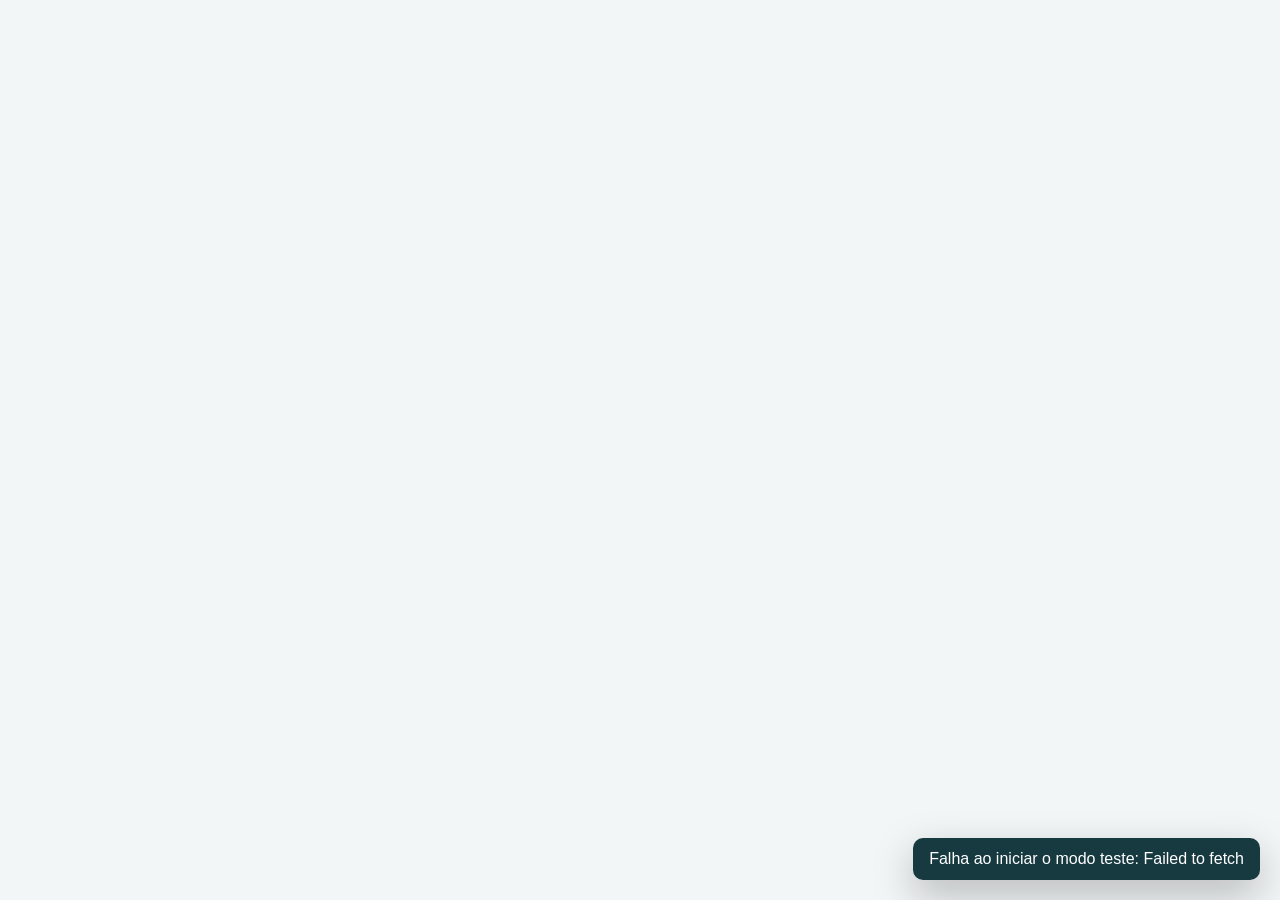
==== commit 9b61c1a8: "V2.1: remove tela de login e marca modo teste" ====
--- a/regula-municipal/index.html
+++ b/regula-municipal/index.html
@@ -5,14 +5,14 @@
   <meta name="viewport" content="width=device-width,initial-scale=1">
   <meta name="theme-color" content="#0a6c5c">
   <meta name="description" content="Regula Municipal — gestão de pacientes, solicitações, fila e autorizações da regulação municipal.">
-  <title>Regula Municipal V2</title>
-  <link rel="stylesheet" href="v2.css?v=2.0.0">
+  <title>Regula Municipal V2.1</title>
+  <link rel="stylesheet" href="v2.css?v=2.1.0">
 </head>
 <body>
   <div id="loading" class="loading hidden"><div class="spinner" aria-label="Carregando"></div></div>
   <div id="toast" class="toast"></div>
 
-  <section id="authPage" class="auth-page">
+  <section id="authPage" class="auth-page hidden">
     <div class="auth-hero">
       <div class="auth-logo">RM</div>
       <h1>Regula Municipal</h1>
@@ -67,12 +67,12 @@
         <div class="sep"></div>
         <button data-page="users" data-admin>♚ <span>Usuários</span></button>
         <button data-page="reports">◩ <span>Relatórios</span></button>
-        <button data-page="account">⚙ <span>Minha conta</span></button>
+        <button data-page="account">⚙ <span>Modo teste</span></button>
       </nav>
       <div class="userbox">
         <strong id="sideUser">Usuário</strong>
         <small id="sideRole">Perfil</small>
-        <button id="logoutBtn">Sair do sistema</button>
+        <button id="logoutBtn">Reiniciar sessão</button>
       </div>
     </aside>
 
@@ -83,7 +83,7 @@
           <h2 id="pageTitle">Painel</h2>
           <p id="pageSubtitle"></p>
         </div>
-        <div class="top-actions">
+        <div class="top-actions"><span class="badge b-wait">Modo teste · sem login</span>
           <button class="secondary" data-action="newPatient" data-write>+ Paciente</button>
           <button class="primary" data-action="newRequest" data-write>+ Solicitação</button>
         </div>
@@ -102,6 +102,6 @@
     </div>
   </div>
 
-  <script src="v2.js?v=2.0.0"></script>
+  <script src="v2.js?v=2.1.0"></script>
 </body>
 </html>
